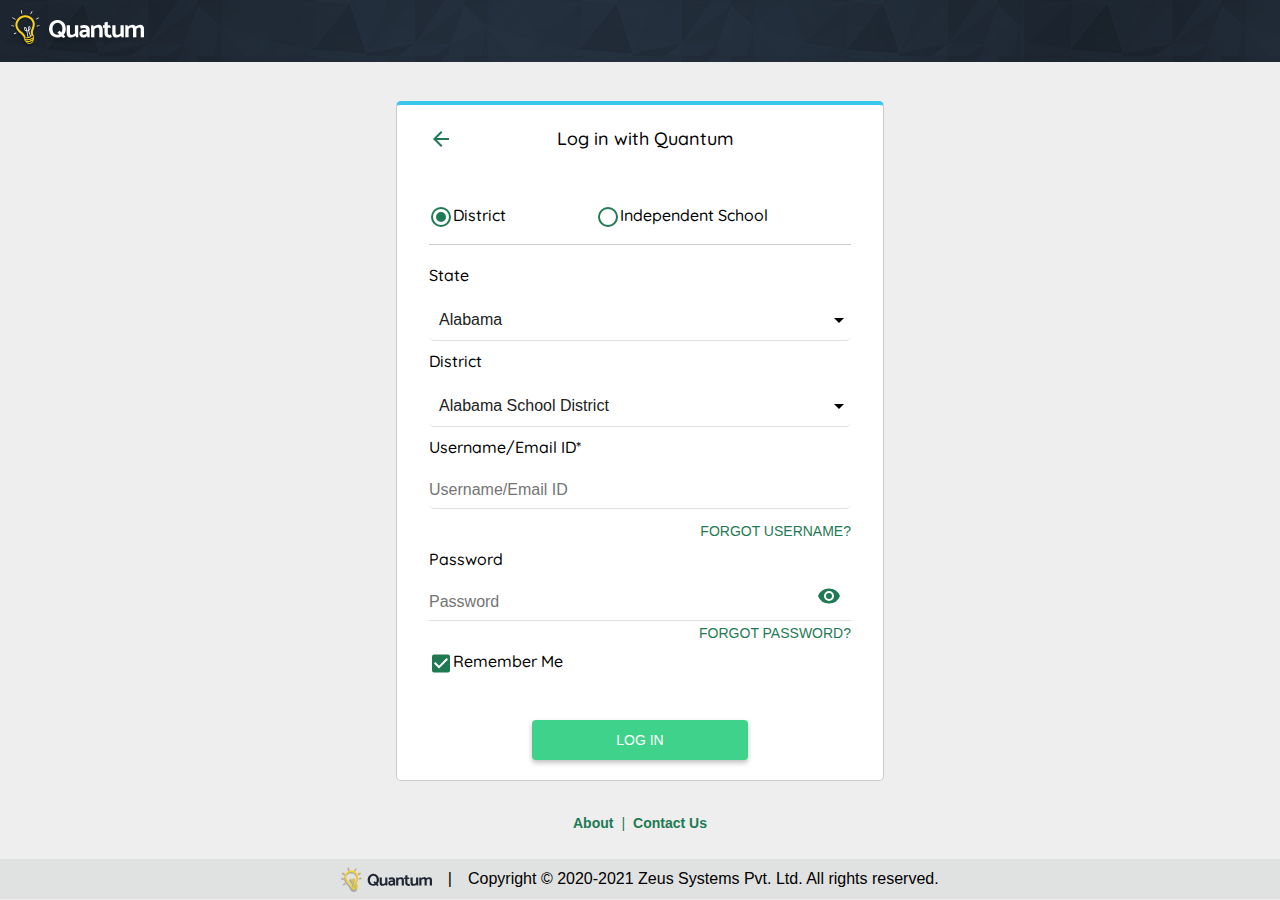
==== 03 QUANTUM LOGIN PAGE/index.htm @ f44d3653 "Alll Files Commit" ====
<!DOCTYPE html>
<html lang="en">
<head>
    <meta charset="UTF-8">
    <meta name="viewport" content="width=device-width, initial-scale=1.0">
    <title>Quantum Login</title>
    <link rel="stylesheet" href="style.css">
    <link rel="stylesheet" href="https://cdnjs.cloudflare.com/ajax/libs/font-awesome/5.15.4/css/all.min.css">
</head>
<body>
    <header>
        <div class="backgroundcolor"></div>
        <img src="./icons/logo used in header.svg" alt="logo">
    </header>
       <main id="login-form">
        <div id="login-form-title">
            <img src="./quantum screen assets/icons/back.svg" alt="">
          <h1 id="form-title">Log in with Quantum</h1>
        </div>
        <div class="options">
            <div class="radio-button">
                <div class="Radio-District">
                    <span class="radio-icon">
                        <img src="./quantum screen assets/icons/radio-button-on.svg" tabindex="0" alt="radio button on">
                    </span>
                    <label for="dist">District</label>

                </div>
                <div class="Radio-School">
                    <span class="radio-icon">
                        <img src="./quantum screen assets/icons/radio-button-off.svg" tabindex="0" alt="radio button off">
                    </span>

                    <label for="dist">Independent School</label>
                </div>
            </div>
        </div>

        <div class="form-fields">
            <label for="state">State</label>
            
            <select id="state">
                <option selected>Alabama</option>
            </select>

            <label for="district">District</label>
           
            <select id="district">
                <option selected>Alabama School District</option>
            </select>

            <label for="username">Username/Email ID*</label>
            <input class="login-fields" type="text" id="username" placeholder="Username/Email ID">
            <div class="sideLinks">
                <span href="#">FORGOT USERNAME?</span>
            </div>
            <label for="password">Password</label>
            <div class="password-container">
                
            <input class="login-fields" type="password" id="password" placeholder="Password">
            <img src="./icons/preview.svg" class="eye-icon" alt="preview">
            <div class="sideLinks"><span href="#">FORGOT PASSWORD?</span></div>
            </div>

            <div class="remember-me">
                <img src="./icons/checkbox-checked.svg" tabindex="0" alt="checkbox unchecked">
                <label for="remember-me">Remember Me</label>
            </div>

            <button type="submit">LOG IN</button>
        </div>
    </main>

    <div class="aboutSection">
        
            <a href="">About</a>

            <span>|</span>
            <a href="">Contact Us</a>

    </div>
    <footer>
        <img src="./icons/logo used in footer.svg" tabindex="0" alt="footer logo">
        <span>|</span>
        <span class="footerText">
            Copyright © 2020-2021
            <span class="zeusLearning">Zeus Systems Pvt. Ltd.</span> All rights reserved.
        </span>
    </footer>
</body>
</html>
---- 03 QUANTUM LOGIN PAGE/style.css ----
body {
    display: grid;
    place-items: center;
    min-height: 100vh;
    background-color: #eee;

    font-family: sans-serif;
    margin: 0;
}

    header {
      position: fixed;
      color: #fff;
      padding: 10px;
      text-align: left;
      margin: auto;
      width: 100%;
  
      top:0;
      
    }

    h1 {
        font-size: 24px;
        font-weight: 500;
        line-height: 28px;
    }
.password-container
{
  position: relative;
}

    .eye-icon
    {
      position: absolute;
      right: 10px;
    }

#login-form {
    border-top: 4px solid #3ac7ec !important;
    display: grid;
    gap: 20px;
    border: 1px solid #ccc;
    padding: 15px;
    border-radius: 5px;
    width: 488px; 
    margin: 100px auto 32px;
    background-color: #ffffff;
    padding: 20px 32px;  
}
.backgroundcolor {
  background: url(./quantum\ screen\ assets/header.png) repeat;
    height: 100%;
    width: 100%;
    position: absolute;
    top: 0;
    left: 0;
    z-index: -10;
    background-color: #25313f;
    background-blend-mode: overlay;


}
button[type=submit]{
display: block;
    margin: 34px auto 0;
    background-color: #3fd28b;
    height: 40px;
    width: 216px;
    border: none;
    border-radius: 4px;
    box-shadow: 0px 3px 5px rgba(0, 0, 0, 0.2392156863);
    font-size: 14px;
    line-height: 18px;
    cursor: pointer;
}
.options {
    display: flex;
    flex-direction: row;
    gap: 10px;
    
    border-bottom: 1px solid #ccc;
    padding-bottom: 10px;
}
.radio-button
{
  display: flex;
  margin-top: 32px;
  font-size: 16px;
  line-height: 20px;
  gap: 90px;
}
.Radio-District,.Radio-School
{
  display: flex;
}
.form-fields {
    display: flex;
    flex-direction: column;
    gap: 10px;
}
.remember-me
{
    display: flex;
}
label {
    display: block;
    margin-bottom: 5px;
    font-weight: 500;
    font-family: "Quicksand";
}

input[type="text"], select {
    padding: 10px;
    border: 1px solid #ccc;
    border-radius: 5px;
    width: 100% !important;
}
.sideLinks
{
    display: grid;
    justify-items: right;
    font-size: 14px;
    line-height: 16px;
    color: #1f7a54 !important;
    margin-top: 4px;
    font-weight: 500;
}

button {
    background-color: #007bff;
    color: #fff;
    padding: 10px 20px;
    border: none;
    border-radius: 5px;
    cursor: pointer;
}

footer {
    text-align: center;
    margin-top: 10px;
}
#login-form-title {
    display: grid;
    grid-template-columns:10px auto; 
    align-items: center;
    font-family: "Quicksand";

  }
  select{
  -webkit-appearance: none;
  -moz-appearance: none;
  appearance: none;
  background-image: url(./icons/arrow-down.svg);
  background-repeat: no-repeat;
  background-position: right;
  font-size: 16px;
    width: 100%;
    border: none;
    border-bottom: 1px solid #e0e0e0;
    line-height: 20px;
    background-color: transparent;
    color: #222222;
  }
  .login-fields{
    width: 100% !important;
    border: none !important;
    border-bottom: 1px solid #e0e0e0 !important;
    padding: 8px 0 !important;
    font-size: 16px !important;
    line-height: 20px !important;
  }
  #backButton {
    font-size: 24px;
    cursor: pointer;
  }

  #form-title {
    font-size: 18px;
    margin: 0;
    justify-self: center;
  }

@media (max-width: 600px) {
    #login-form {
        grid-template-columns: 1fr;
    }
}
@font-face {
    font-family: "Quicksand";
    src: url(./QuicksandFonts/static/Quicksand-Regular.ttf);
    font-weight: 400;
  }
  @font-face {
    font-family: "Quicksand";
    src: url(./QuicksandFonts/static/Quicksand-Medium.ttf);
    font-weight: 500;
  }
  @font-face {
    font-family: "Quicksand";
    src: url(./QuicksandFonts/static/Quicksand-Bold.ttf);
    font-weight: 700;
  }
  @font-face {
    font-family: "Quicksand";
    src: url(./QuicksandFonts/static/Quicksand-Light.ttf);
    font-weight: 300;
  }
  @font-face {
    font-family: "Quicksand";
    src: url(./QuicksandFonts/static/Quicksand-SemiBold.ttf);
    font-weight: 600;
  }
  * {
    padding: 0;
    margin: 0;
    box-sizing: border-box;
  }

  .aboutSection
  {
    font-weight: 500;
    display: flex;
    justify-content: center;
    font-size: 14px;
    line-height: 18px;
    color: #1f7a54;
    gap: 8px;
    margin-bottom: 16px;
  }
  .aboutSection a {
    color: #1f7a54;
    text-decoration: none;
    font-weight: 600;
}
footer {
    width: 100%;
    height: 40px;
    text-align: center;
    background-color: #e0e1e1;
    display: flex;
    align-items: center;
    justify-content: center;
    gap: 16px;
}
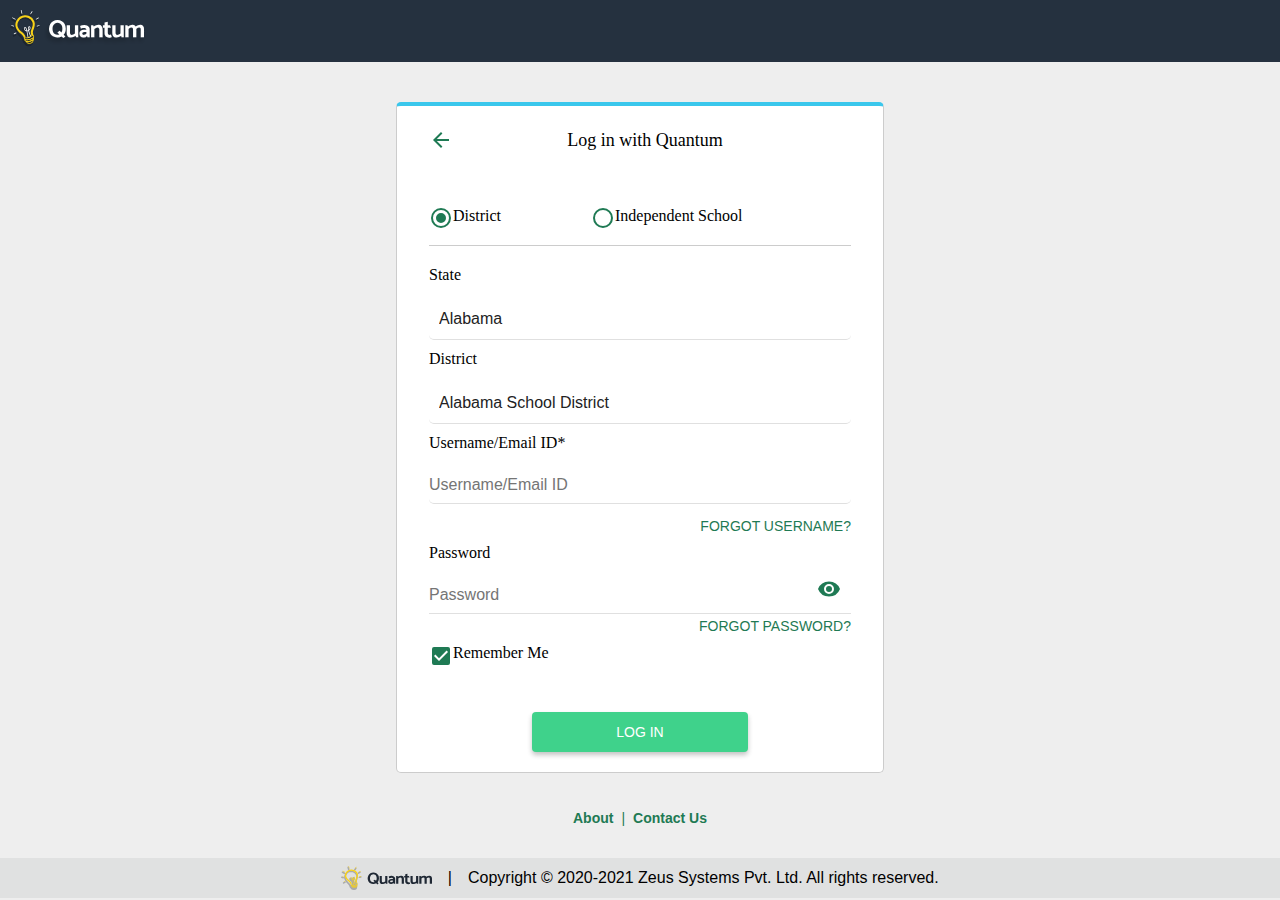
==== commit 5659b85c: "shifting from css to scss" ====
--- a/03 QUANTUM LOGIN PAGE/index.htm
+++ b/03 QUANTUM LOGIN PAGE/index.htm
@@ -4,7 +4,7 @@
     <meta charset="UTF-8">
     <meta name="viewport" content="width=device-width, initial-scale=1.0">
     <title>Quantum Login</title>
-    <link rel="stylesheet" href="style.css">
+    <link rel="stylesheet" href="./Stylesheets/style.css">
     <link rel="stylesheet" href="https://cdnjs.cloudflare.com/ajax/libs/font-awesome/5.15.4/css/all.min.css">
 </head>
 <body>
--- a/03 QUANTUM LOGIN PAGE/Stylesheets/style.css
+++ b/03 QUANTUM LOGIN PAGE/Stylesheets/style.css
@@ -0,0 +1,253 @@
+@font-face {
+  font-family: "Quicksand";
+  src: url(./QuicksandFonts/static/Quicksand-Regular.ttf);
+  font-weight: 400;
+}
+@font-face {
+  font-family: "Quicksand";
+  src: url(./QuicksandFonts/static/Quicksand-Medium.ttf);
+  font-weight: 500;
+}
+@font-face {
+  font-family: "Quicksand";
+  src: url(./QuicksandFonts/static/Quicksand-Bold.ttf);
+  font-weight: 700;
+}
+@font-face {
+  font-family: "Quicksand";
+  src: url(./QuicksandFonts/static/Quicksand-Light.ttf);
+  font-weight: 300;
+}
+@font-face {
+  font-family: "Quicksand";
+  src: url(./QuicksandFonts/static/Quicksand-SemiBold.ttf);
+  font-weight: 600;
+}
+
+body {
+  display: grid;
+  place-items: center;
+  min-height: 100vh;
+  background-color: #eee;
+  font-family: sans-serif;
+  margin: 0;
+}
+
+header {
+  position: fixed;
+  color: #fff;
+  padding: 10px;
+  text-align: left;
+  margin: auto;
+  width: 100%;
+  top: 0;
+}
+
+h1 {
+  font-size: 24px;
+  font-weight: 500;
+  line-height: 28px;
+}
+
+.password-container {
+  position: relative;
+}
+
+.eye-icon {
+  position: absolute;
+  right: 10px;
+}
+
+#login-form {
+  border-top: 4px solid #3ac7ec !important;
+  display: grid;
+  gap: 20px;
+  border: 1px solid #ccc;
+  padding: 15px;
+  border-radius: 5px;
+  width: 488px;
+  margin: 100px auto 32px;
+  background-color: #ffffff;
+  padding: 20px 32px;
+}
+
+.backgroundcolor {
+  background: url(./quantum\ screen\ assets/header.png) repeat;
+  height: 100%;
+  width: 100%;
+  position: absolute;
+  top: 0;
+  left: 0;
+  z-index: -10;
+  background-color: #25313f;
+  background-blend-mode: overlay;
+}
+
+button[type=submit] {
+  display: block;
+  margin: 34px auto 0;
+  background-color: #3fd28b;
+  height: 40px;
+  width: 216px;
+  border: none;
+  border-radius: 4px;
+  box-shadow: 0px 3px 5px rgba(0, 0, 0, 0.2392156863);
+  font-size: 14px;
+  line-height: 18px;
+  cursor: pointer;
+}
+
+.options {
+  display: flex;
+  flex-direction: row;
+  gap: 10px;
+  border-bottom: 1px solid #ccc;
+  padding-bottom: 10px;
+}
+
+.radio-button {
+  display: flex;
+  margin-top: 32px;
+  font-size: 16px;
+  line-height: 20px;
+  gap: 90px;
+}
+
+.Radio-District {
+  display: flex;
+}
+
+.Radio-School {
+  display: flex;
+}
+
+.form-fields {
+  display: flex;
+  flex-direction: column;
+  gap: 10px;
+}
+
+.remember-me {
+  display: flex;
+}
+
+label {
+  display: block;
+  margin-bottom: 5px;
+  font-weight: 500;
+  font-family: "Quicksand";
+}
+
+input[type=text] {
+  padding: 10px;
+  border: 1px solid #ccc;
+  border-radius: 5px;
+  width: 100% !important;
+}
+
+select {
+  padding: 10px;
+  border: 1px solid #ccc;
+  border-radius: 5px;
+  width: 100% !important;
+  -webkit-appearance: none;
+  -moz-appearance: none;
+  appearance: none;
+  background-image: url(./icons/arrow-down.svg);
+  background-repeat: no-repeat;
+  background-position: right;
+  font-size: 16px;
+  width: 100%;
+  border: none;
+  border-bottom: 1px solid #e0e0e0;
+  line-height: 20px;
+  background-color: transparent;
+  color: #222222;
+}
+
+.sideLinks {
+  display: grid;
+  justify-items: right;
+  font-size: 14px;
+  line-height: 16px;
+  color: #1f7a54 !important;
+  margin-top: 4px;
+  font-weight: 500;
+}
+
+button {
+  background-color: #007bff;
+  color: #fff;
+  padding: 10px 20px;
+  border: none;
+  border-radius: 5px;
+  cursor: pointer;
+}
+
+footer {
+  text-align: center;
+  margin-top: 10px;
+  width: 100%;
+  height: 40px;
+  text-align: center;
+  background-color: #e0e1e1;
+  display: flex;
+  align-items: center;
+  justify-content: center;
+  gap: 16px;
+}
+
+#login-form-title {
+  display: grid;
+  grid-template-columns: 10px auto;
+  align-items: center;
+  font-family: "Quicksand";
+}
+
+.login-fields {
+  width: 100% !important;
+  border: none !important;
+  border-bottom: 1px solid #e0e0e0 !important;
+  padding: 8px 0 !important;
+  font-size: 16px !important;
+  line-height: 20px !important;
+}
+
+#backButton {
+  font-size: 24px;
+  cursor: pointer;
+}
+
+#form-title {
+  font-size: 18px;
+  margin: 0;
+  justify-self: center;
+}
+
+* {
+  padding: 0;
+  margin: 0;
+  box-sizing: border-box;
+}
+
+.aboutSection {
+  font-weight: 500;
+  display: flex;
+  justify-content: center;
+  font-size: 14px;
+  line-height: 18px;
+  color: #1f7a54;
+  gap: 8px;
+  margin-bottom: 16px;
+}
+.aboutSection a {
+  color: #1f7a54;
+  text-decoration: none;
+  font-weight: 600;
+}
+
+@media (max-width: 600px) {
+  #login-form {
+    grid-template-columns: 1fr;
+  }
+}/*# sourceMappingURL=style.css.map */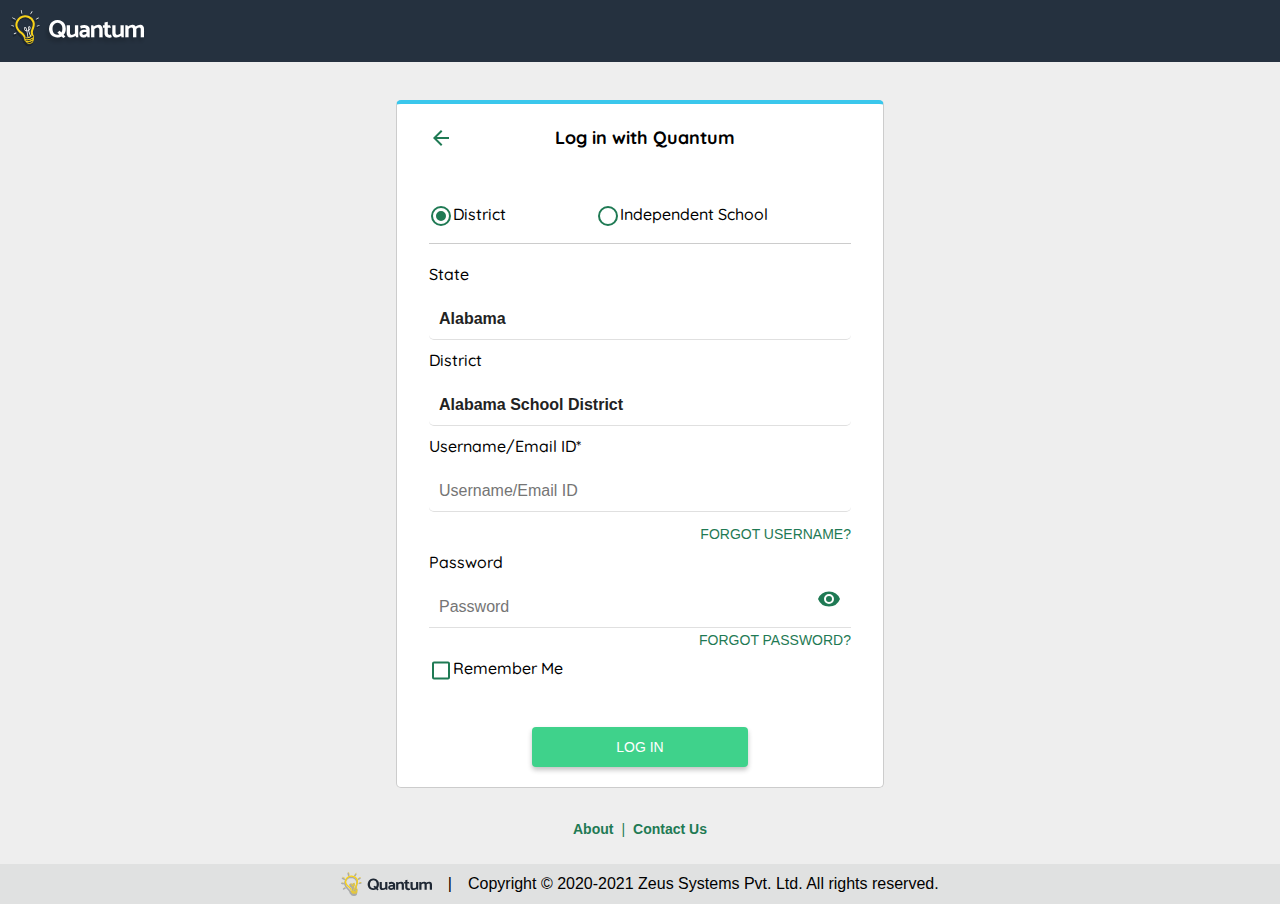
==== commit 34299699: "Updated JavaScript For Dashboard" ====
--- a/03 QUANTUM LOGIN PAGE/index.htm
+++ b/03 QUANTUM LOGIN PAGE/index.htm
@@ -6,6 +6,7 @@
     <title>Quantum Login</title>
     <link rel="stylesheet" href="./Stylesheets/style.css">
     <link rel="stylesheet" href="https://cdnjs.cloudflare.com/ajax/libs/font-awesome/5.15.4/css/all.min.css">
+    <script src="./Scripts/Login.js"></script>
 </head>
 <body>
     <header>
@@ -14,24 +15,24 @@
     </header>
        <main id="login-form">
         <div id="login-form-title">
-            <img src="./quantum screen assets/icons/back.svg" alt="">
+            <img id="back-button" src="./quantum screen assets/icons/back.svg" alt="">
           <h1 id="form-title">Log in with Quantum</h1>
         </div>
         <div class="options">
             <div class="radio-button">
-                <div class="Radio-District">
+                <div class="Radio-District" onclick="handleRadioClick('dist')">
                     <span class="radio-icon">
                         <img src="./quantum screen assets/icons/radio-button-on.svg" tabindex="0" alt="radio button on">
                     </span>
                     <label for="dist">District</label>
-
+                    <input type="radio" name="radioGroup" id="dist" style="display: none;">
                 </div>
-                <div class="Radio-School">
+                <div class="Radio-School" onclick="handleRadioClick('school')">
                     <span class="radio-icon">
                         <img src="./quantum screen assets/icons/radio-button-off.svg" tabindex="0" alt="radio button off">
                     </span>
-
-                    <label for="dist">Independent School</label>
+                    <label for="school">Independent School</label>
+                    <input type="radio" name="radioGroup" id="school" style="display: none;">
                 </div>
             </div>
         </div>
@@ -63,7 +64,8 @@
             </div>
 
             <div class="remember-me">
-                <img src="./icons/checkbox-checked.svg" tabindex="0" alt="checkbox unchecked">
+                <img id="remember-me-img" src="./icons/checkbox-unchecked.svg" tabindex="0" alt="checkbox unchecked" onclick="remember_user();">
+                <input id="remember-me" type="checkbox" name="remember-me" id="dist" style="display: none;">
                 <label for="remember-me">Remember Me</label>
             </div>
 
--- a/03 QUANTUM LOGIN PAGE/Stylesheets/style.css
+++ b/03 QUANTUM LOGIN PAGE/Stylesheets/style.css
@@ -1,26 +1,26 @@
 @font-face {
   font-family: "Quicksand";
-  src: url(./QuicksandFonts/static/Quicksand-Regular.ttf);
+  src: url(../QuicksandFonts/static/Quicksand-Regular.ttf);
   font-weight: 400;
 }
 @font-face {
   font-family: "Quicksand";
-  src: url(./QuicksandFonts/static/Quicksand-Medium.ttf);
-  font-weight: 500;
-}
-@font-face {
-  font-family: "Quicksand";
-  src: url(./QuicksandFonts/static/Quicksand-Bold.ttf);
+  src: url(../QuicksandFonts/static/Quicksand-Medium.ttf);
+  font-weight: 500;
+}
+@font-face {
+  font-family: "Quicksand";
+  src: url(../QuicksandFonts/static/Quicksand-Bold.ttf);
   font-weight: 700;
 }
 @font-face {
   font-family: "Quicksand";
-  src: url(./QuicksandFonts/static/Quicksand-Light.ttf);
+  src: url(../QuicksandFonts/static/Quicksand-Light.ttf);
   font-weight: 300;
 }
 @font-face {
   font-family: "Quicksand";
-  src: url(./QuicksandFonts/static/Quicksand-SemiBold.ttf);
+  src: url(../QuicksandFonts/static/Quicksand-SemiBold.ttf);
   font-weight: 600;
 }
 
@@ -69,6 +69,14 @@
   margin: 100px auto 32px;
   background-color: #ffffff;
   padding: 20px 32px;
+}
+
+#back-button {
+  transition: transform 0.3s ease;
+}
+#back-button:hover {
+  overflow: hidden;
+  transform: scale(1.1);
 }
 
 .backgroundcolor {
@@ -146,6 +154,7 @@
 }
 
 select {
+  font-weight: bold;
   padding: 10px;
   border: 1px solid #ccc;
   border-radius: 5px;
@@ -166,6 +175,7 @@
 }
 
 .sideLinks {
+  cursor: pointer;
   display: grid;
   justify-items: right;
   font-size: 14px;
@@ -205,13 +215,23 @@
 }
 
 .login-fields {
+  font-weight: bold;
   width: 100% !important;
   border: none !important;
   border-bottom: 1px solid #e0e0e0 !important;
-  padding: 8px 0 !important;
+  padding: 10px !important;
   font-size: 16px !important;
   line-height: 20px !important;
 }
+.login-fields::-moz-placeholder {
+  font-weight: normal;
+}
+.login-fields::placeholder {
+  font-weight: normal;
+}
+.login-fields:focus {
+  outline: none;
+}
 
 #backButton {
   font-size: 24px;
@@ -219,9 +239,19 @@
 }
 
 #form-title {
+  font-size: larger;
+  font-weight: bold;
   font-size: 18px;
   margin: 0;
   justify-self: center;
+}
+
+.disabled-components {
+  filter: grayscale(1);
+  pointer-events: none;
+  -webkit-user-select: none;
+     -moz-user-select: none;
+          user-select: none;
 }
 
 * {
@@ -248,6 +278,8 @@
 
 @media (max-width: 600px) {
   #login-form {
+    width: -moz-max-content;
+    width: max-content;
     grid-template-columns: 1fr;
   }
 }/*# sourceMappingURL=style.css.map */